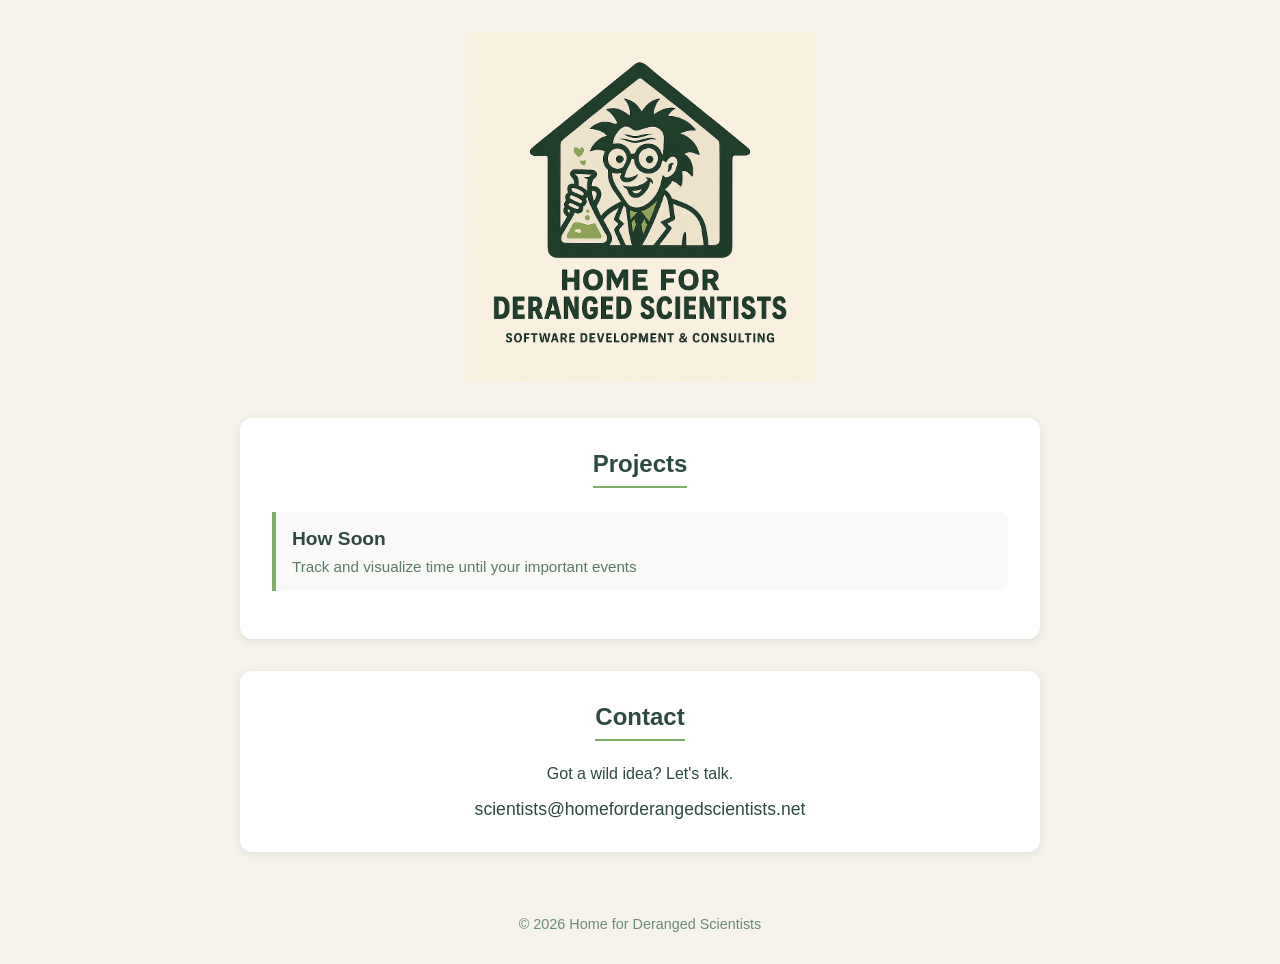
==== index.html @ a6d32c4d "Initial commit: HDS static website Add homepage with logo, projects section (How Soon), and contact " ====
<!DOCTYPE html>
<html lang="en">
<head>
    <meta charset="UTF-8">
    <meta name="viewport" content="width=device-width, initial-scale=1.0">
    <title>Home for Deranged Scientists - Software Development & Consulting</title>
    <style>
        * {
            margin: 0;
            padding: 0;
            box-sizing: border-box;
        }

        body {
            font-family: -apple-system, BlinkMacSystemFont, 'Segoe UI', Roboto, Oxygen, Ubuntu, sans-serif;
            background-color: #f5f3eb;
            color: #2d4a3e;
            min-height: 100vh;
            display: flex;
            flex-direction: column;
            align-items: center;
            padding: 2rem;
        }

        .container {
            max-width: 800px;
            width: 100%;
            text-align: center;
        }

        .logo {
            max-width: 350px;
            width: 100%;
            height: auto;
            margin-bottom: 2rem;
        }

        .tagline {
            font-size: 1.1rem;
            color: #4a6a5a;
            margin-bottom: 3rem;
            font-style: italic;
        }

        .section {
            background: white;
            border-radius: 12px;
            padding: 2rem;
            margin-bottom: 2rem;
            box-shadow: 0 2px 8px rgba(45, 74, 62, 0.1);
        }

        .section h2 {
            font-size: 1.5rem;
            margin-bottom: 1.5rem;
            color: #2d4a3e;
            border-bottom: 2px solid #7fb069;
            padding-bottom: 0.5rem;
            display: inline-block;
        }

        .projects-list {
            list-style: none;
            text-align: left;
        }

        .projects-list li {
            padding: 1rem;
            border-left: 4px solid #7fb069;
            margin-bottom: 1rem;
            background: #f9f9f7;
            border-radius: 0 8px 8px 0;
        }

        .projects-list a {
            color: #2d4a3e;
            text-decoration: none;
            font-weight: 600;
            font-size: 1.2rem;
        }

        .projects-list a:hover {
            color: #7fb069;
        }

        .project-description {
            font-size: 0.95rem;
            color: #5a7a6a;
            margin-top: 0.5rem;
        }

        .contact {
            margin-top: 1rem;
        }

        .contact a {
            color: #2d4a3e;
            text-decoration: none;
            font-size: 1.1rem;
        }

        .contact a:hover {
            color: #7fb069;
        }

        footer {
            margin-top: auto;
            padding-top: 2rem;
            color: #6a8a7a;
            font-size: 0.9rem;
        }

        @media (max-width: 600px) {
            body {
                padding: 1rem;
            }

            .logo {
                max-width: 280px;
            }

            .section {
                padding: 1.5rem;
            }
        }
    </style>
</head>
<body>
    <div class="container">
        <img src="images/HDS Logo.png" alt="Home for Deranged Scientists Logo" class="logo">

        <section class="section">
            <h2>Projects</h2>
            <ul class="projects-list">
                <li>
                    <a href="https://how-soon.app" target="_blank" rel="noopener">How Soon</a>
                    <p class="project-description">Track and visualize time until your important events</p>
                </li>
            </ul>
        </section>

        <section class="section contact">
            <h2>Contact</h2>
            <p>Got a wild idea? Let's talk.</p>
            <p style="margin-top: 1rem;">
                <a href="mailto:scientists@homeforderangedscientists.net">scientists@homeforderangedscientists.net</a>
            </p>
        </section>
    </div>

    <footer>
        &copy; 2026 Home for Deranged Scientists
    </footer>
</body>
</html>
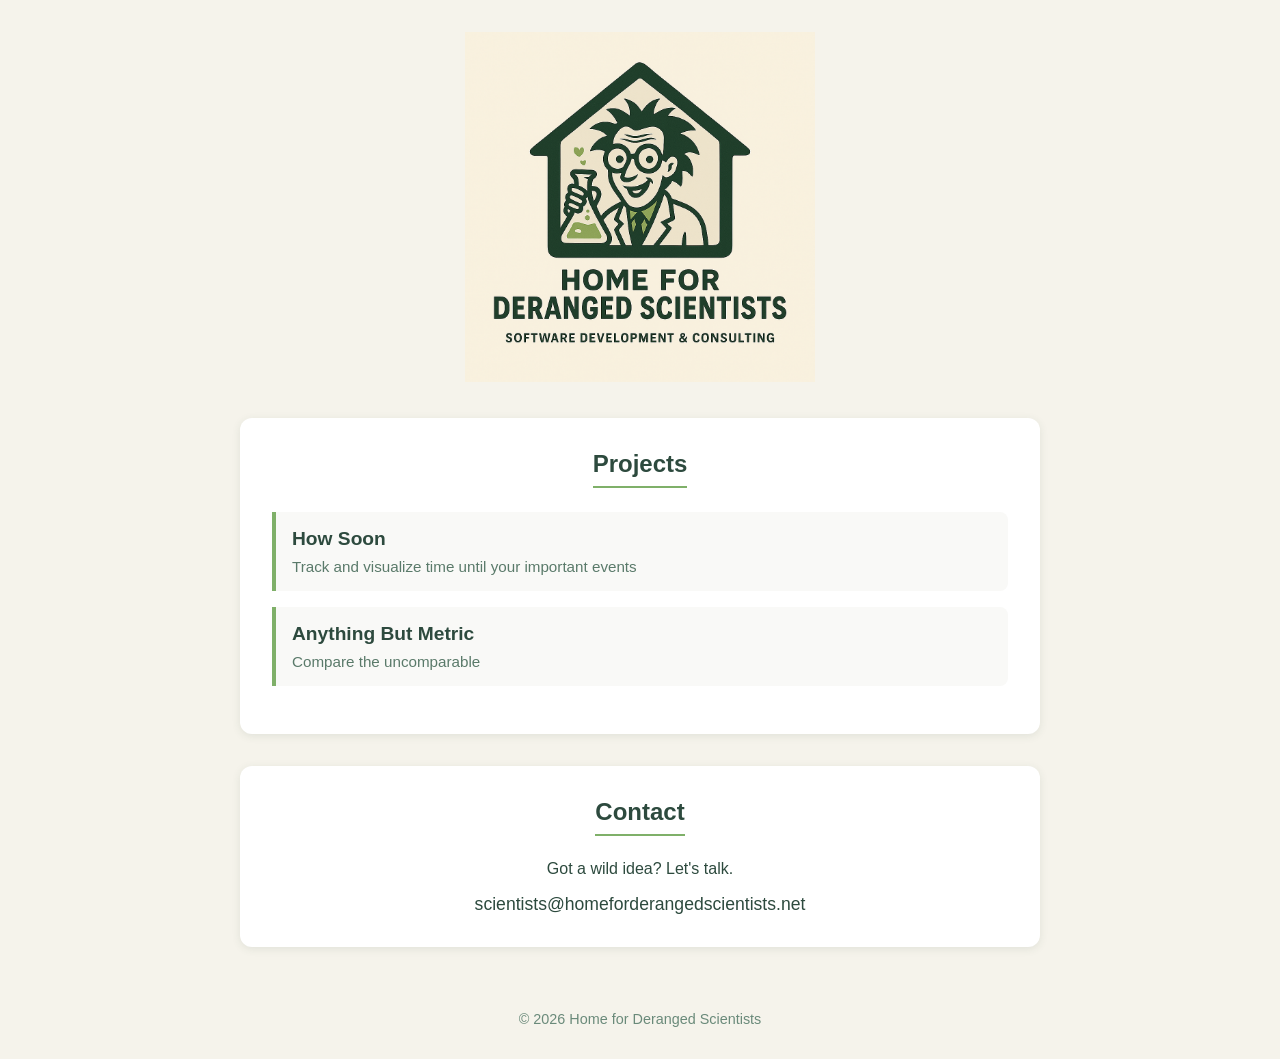
==== commit 522526be: "Added anything but metric pointer" ====
--- a/index.html
+++ b/index.html
@@ -136,6 +136,10 @@
                     <a href="https://how-soon.app" target="_blank" rel="noopener">How Soon</a>
                     <p class="project-description">Track and visualize time until your important events</p>
                 </li>
+                <li>
+                    <a href="https://anything-but-metric.app" target="_blank" rel="noopener">Anything But Metric</a>
+                    <p class="project-description">Compare the uncomparable</p>
+                </li>
             </ul>
         </section>
 
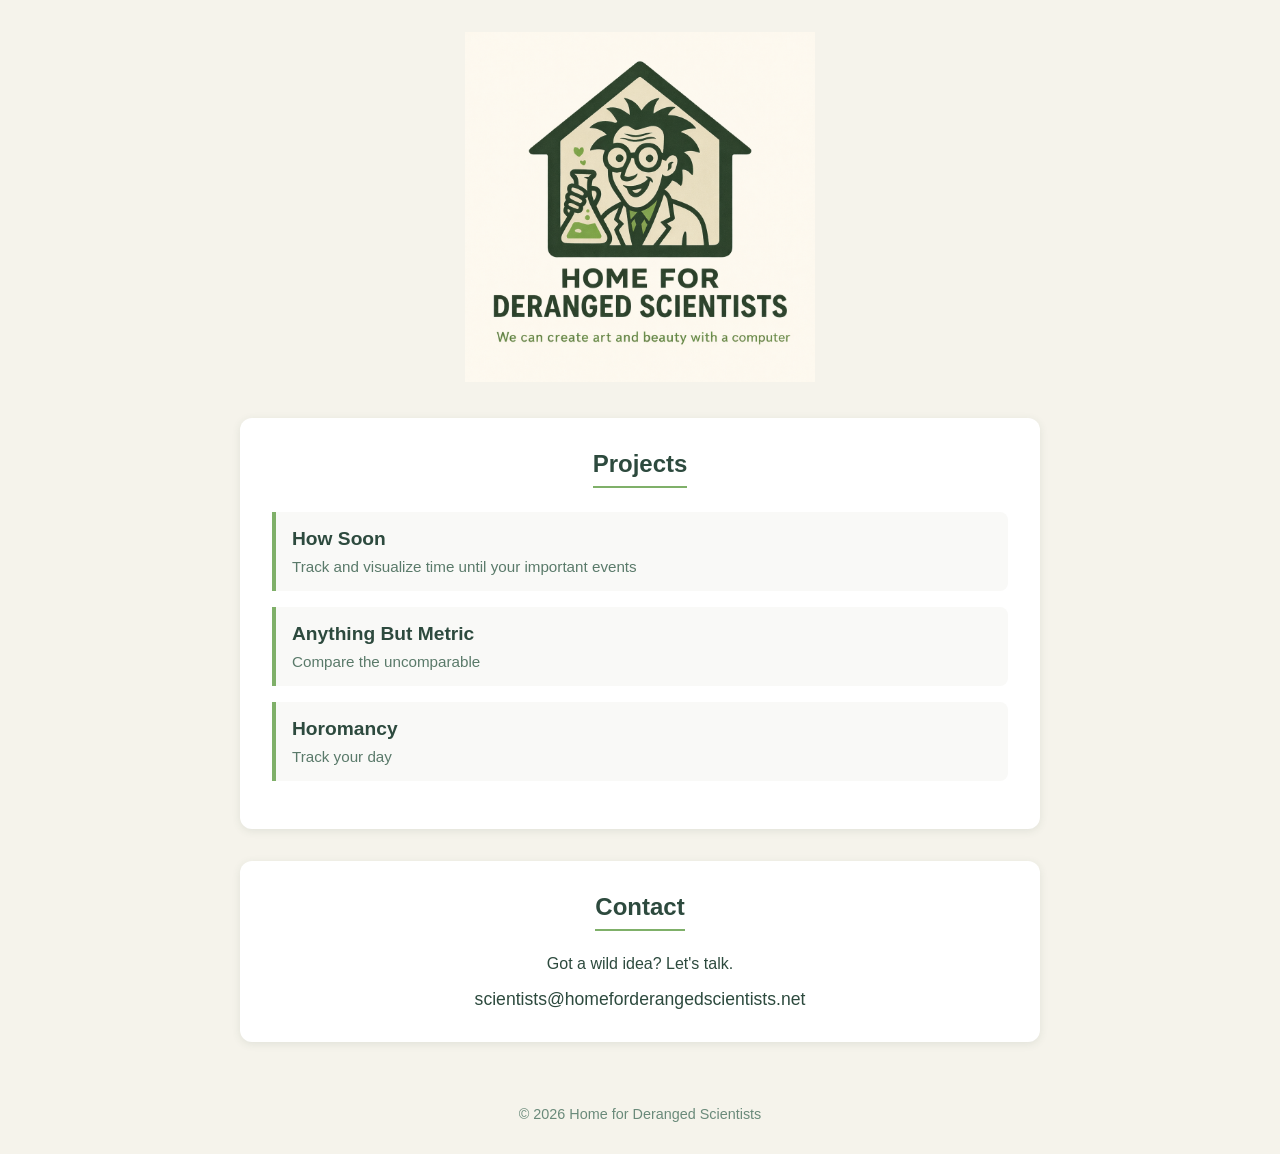
==== commit 96b63ee4: "Updating the site for horomancy" ====
--- a/index.html
+++ b/index.html
@@ -140,6 +140,10 @@
                     <a href="https://anything-but-metric.app" target="_blank" rel="noopener">Anything But Metric</a>
                     <p class="project-description">Compare the uncomparable</p>
                 </li>
+                                <li>
+                    <a href="https://horomancy.com" target="_blank" rel="noopener">Horomancy</a>
+                    <p class="project-description">Track your day</p>
+                </li>
             </ul>
         </section>
 
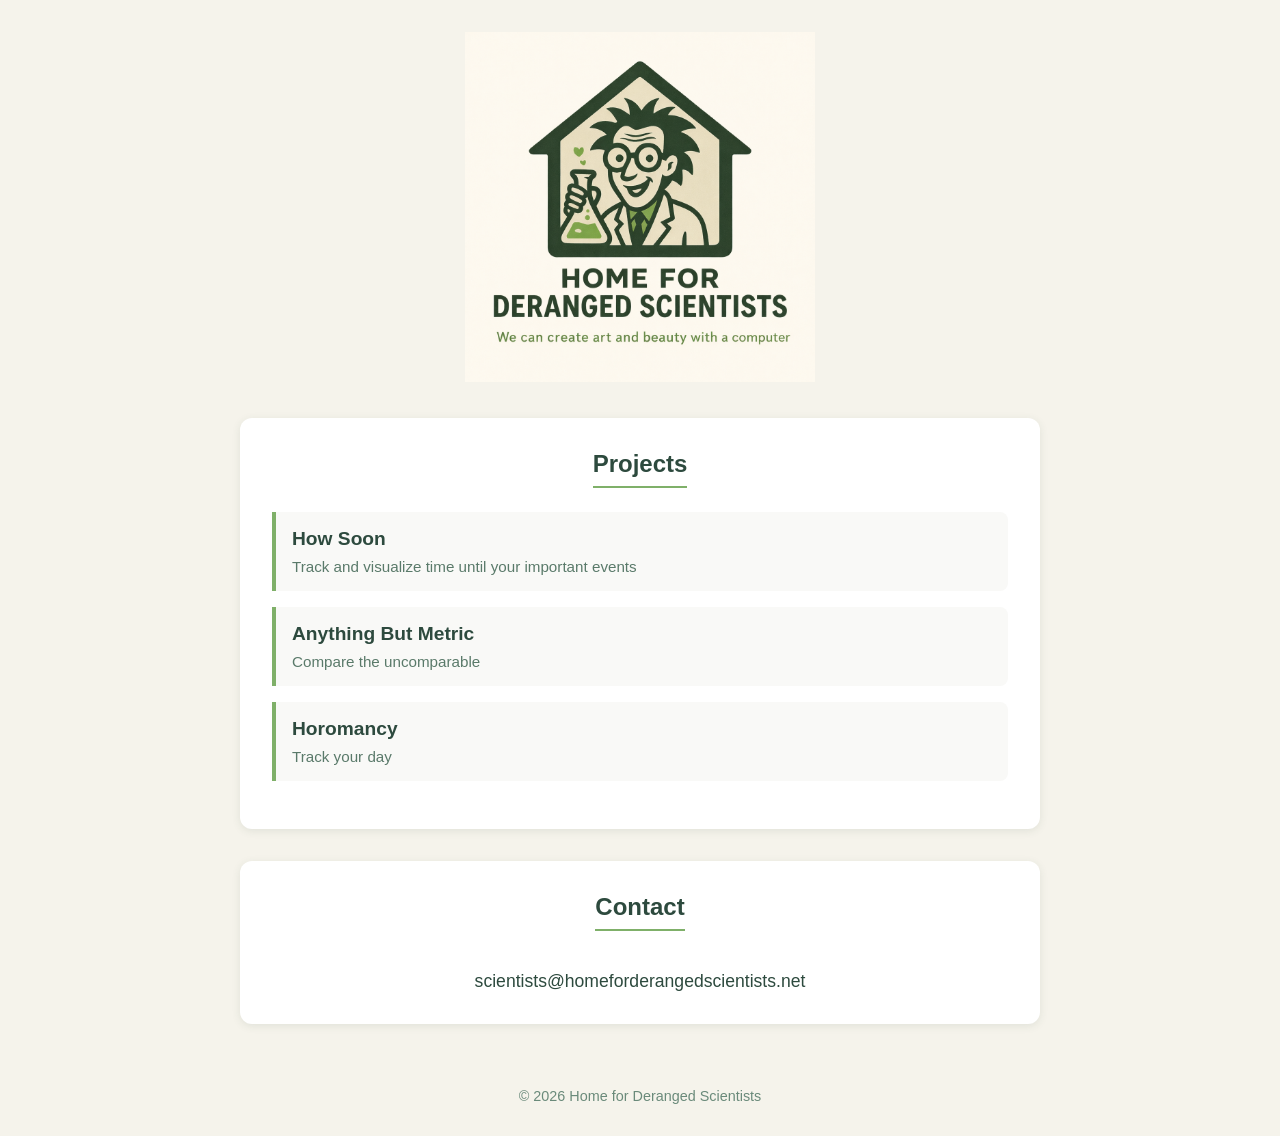
==== commit 19e75211: "content: drop the "Got a wild idea?" line from Contact Pre-existing working-tree edit, committed sep" ====
--- a/index.html
+++ b/index.html
@@ -3,7 +3,7 @@
 <head>
     <meta charset="UTF-8">
     <meta name="viewport" content="width=device-width, initial-scale=1.0">
-    <title>Home for Deranged Scientists - Software Development & Consulting</title>
+    <title>Home for Deranged Scientists - Software Development &amp; Consulting</title>
     <style>
         * {
             margin: 0;
@@ -149,7 +149,6 @@
 
         <section class="section contact">
             <h2>Contact</h2>
-            <p>Got a wild idea? Let's talk.</p>
             <p style="margin-top: 1rem;">
                 <a href="mailto:scientists@homeforderangedscientists.net">scientists@homeforderangedscientists.net</a>
             </p>
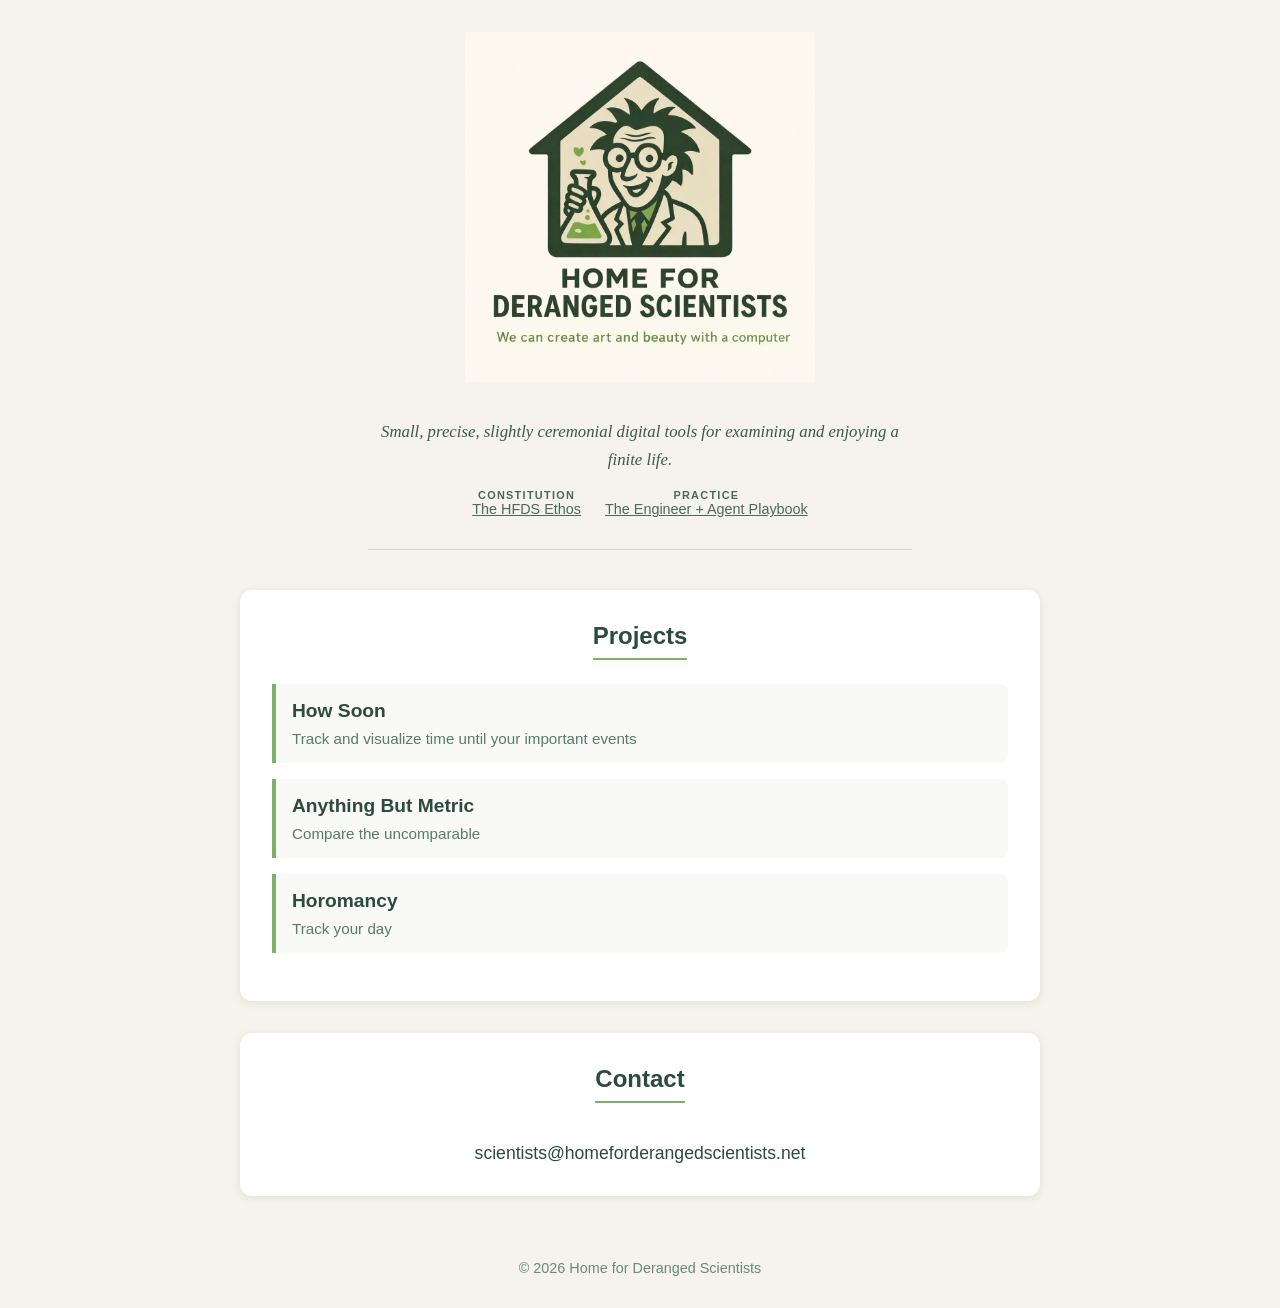
==== commit 66a0326a: "feat: link the ethos and playbook from the homepage Adds an ethos-intro section to index.html linkin" ====
--- a/index.html
+++ b/index.html
@@ -123,11 +123,57 @@
                 padding: 1.5rem;
             }
         }
+
+        .ethos-intro {
+            max-width: 34rem;
+            margin: 0 auto 2.5rem;
+            padding-bottom: 2rem;
+            border-bottom: 1px solid #d9d5c6;
+        }
+        .ethos-quote {
+            font-family: Georgia, 'Times New Roman', serif;
+            font-style: italic;
+            font-size: 1.05rem;
+            line-height: 1.65;
+            color: #3d5a4c;
+            margin-bottom: 1rem;
+        }
+        .ethos-links {
+            list-style: none;
+            display: flex;
+            gap: 1.5rem;
+            justify-content: center;
+            flex-wrap: wrap;
+            font-size: 0.9rem;
+        }
+        .ethos-links a { color: #4a6a5a; }
+        .ethos-links .doc-kind {
+            display: block;
+            font-size: 0.68rem;
+            text-transform: uppercase;
+            letter-spacing: 0.12em;
+            color: #4a6a5a;
+            font-weight: 700;
+        }
     </style>
 </head>
 <body>
     <div class="container">
         <img src="images/HDS Logo.png" alt="Home for Deranged Scientists Logo" class="logo">
+
+            <section class="ethos-intro">
+                <p class="ethos-quote">Small, precise, slightly ceremonial digital tools for examining and enjoying a finite life.</p>
+                <ul class="ethos-links">
+                    <li>
+                        <span class="doc-kind">Constitution</span>
+                        <a href="/ethos/">The HFDS Ethos</a>
+                    </li>
+                    <li>
+                        <span class="doc-kind">Practice</span>
+                        <a href="/playbook/">The Engineer + Agent Playbook</a>
+                    </li>
+                </ul>
+            </section>
 
         <section class="section">
             <h2>Projects</h2>
